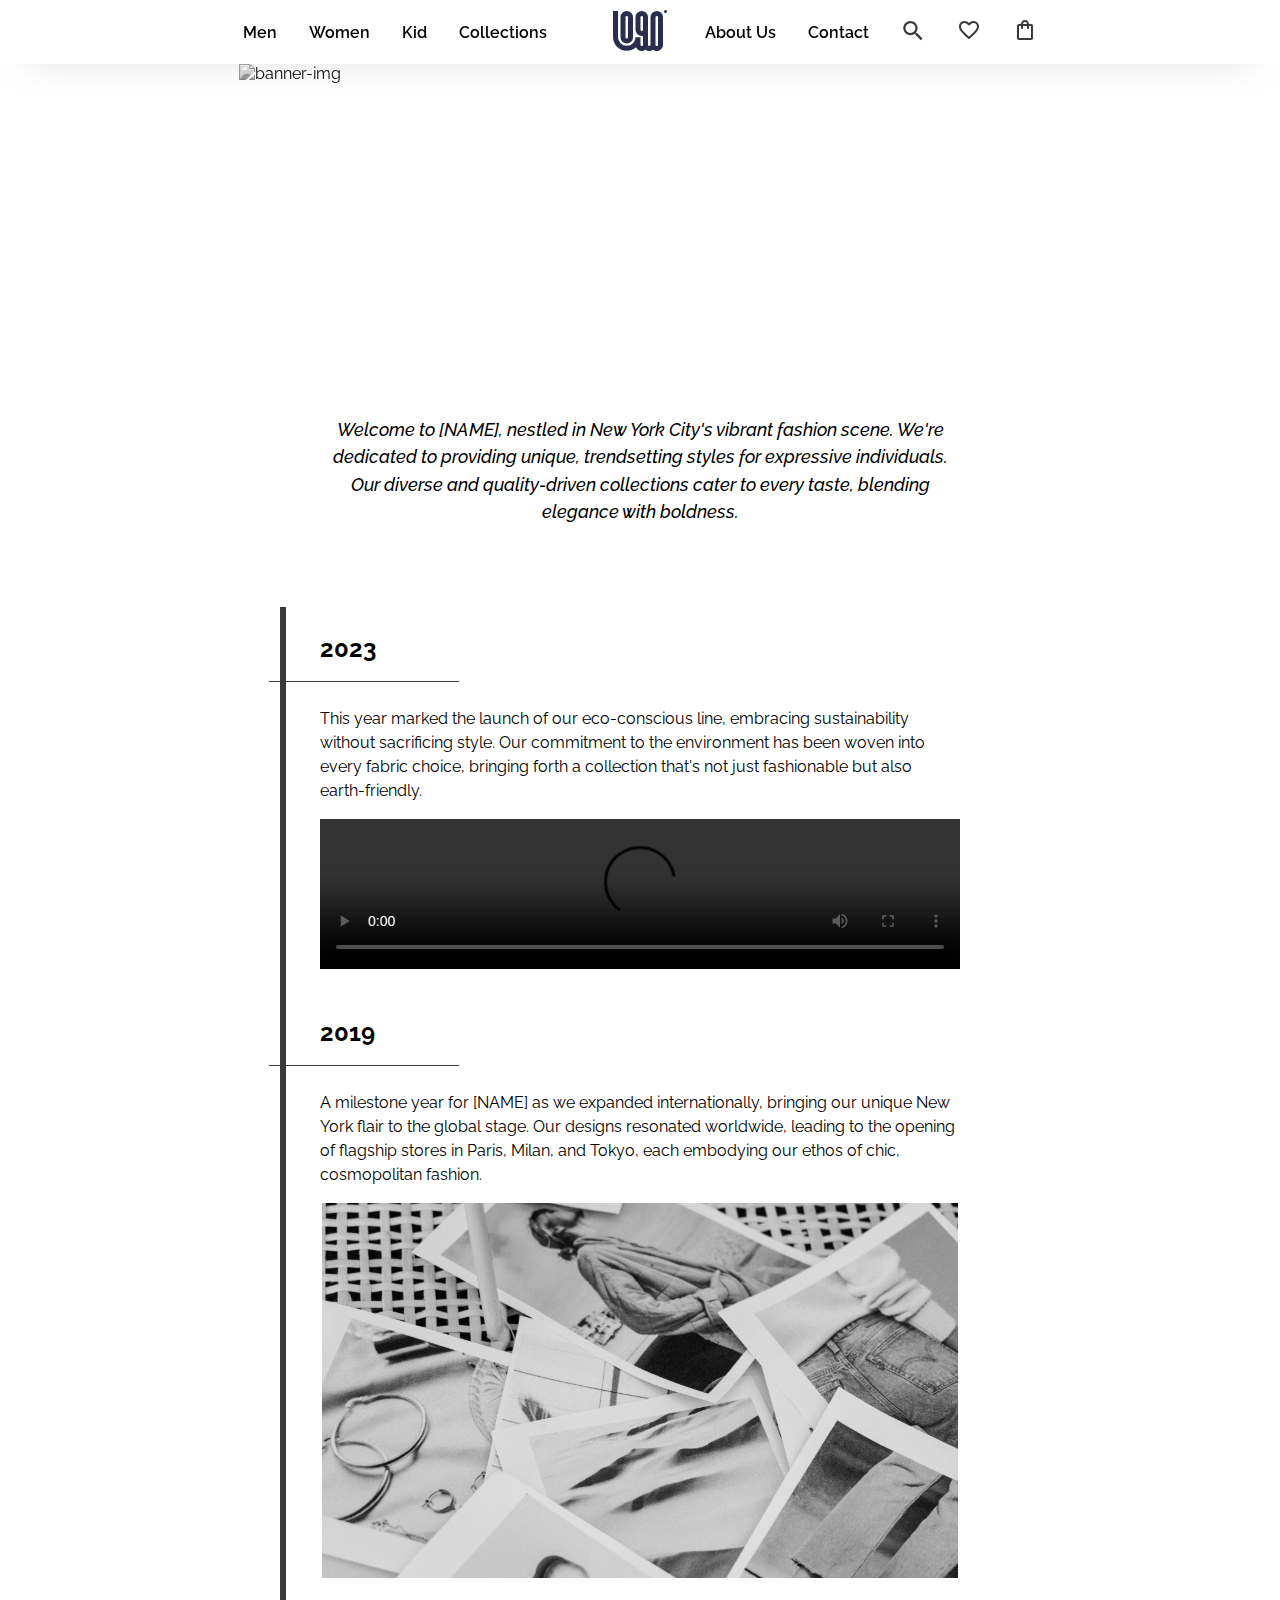
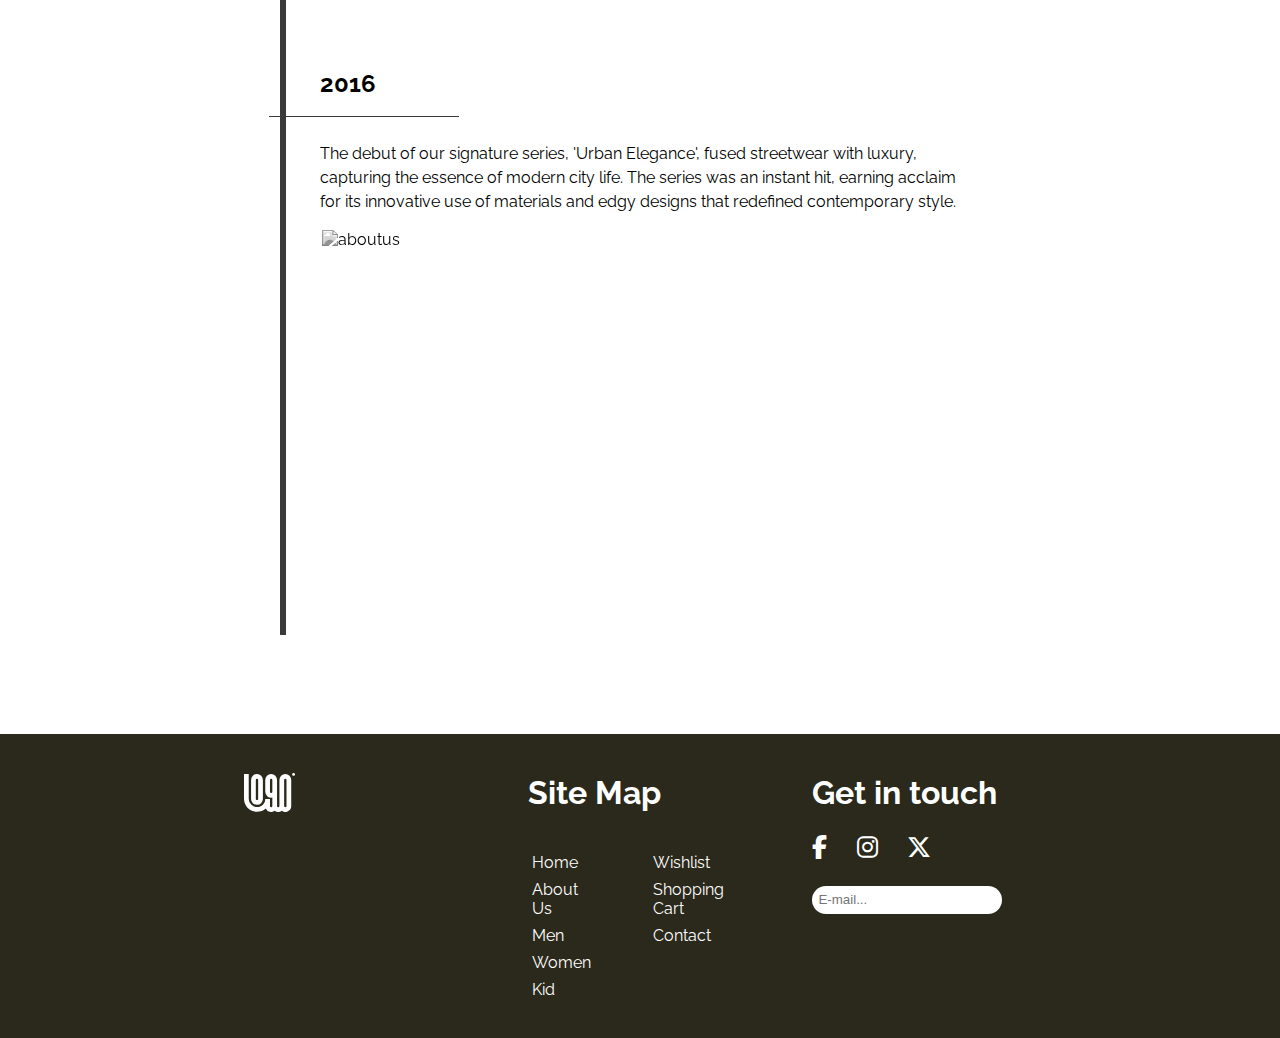
==== about-us.html @ be004fc8 "initial web project" ====
<!DOCTYPE html>
<html lang="en">
  <head>
    <meta charset="UTF-8" />
    <meta name="viewport" content="width=device-width, initial-scale=1" />
    <title>Home</title>
    <link rel="stylesheet" href="./style.css" />
    <link rel="preconnect" href="https://fonts.googleapis.com" />
    <link rel="preconnect" href="https://fonts.gstatic.com" crossorigin />
    <link
      href="https://fonts.googleapis.com/css2?family=Raleway:ital,wght@0,100..900;1,100..900&display=swap"
      rel="stylesheet" />
    <link
      rel="stylesheet"
      href="https://cdnjs.cloudflare.com/ajax/libs/font-awesome/6.5.1/css/all.min.css" />
    <link href="https://fonts.googleapis.com/icon?family=Material+Icons" rel="stylesheet" />
    <link
      href="https://fonts.googleapis.com/icon?family=Material+Icons+Outlined"
      rel="stylesheet" />
    <link
      rel="stylesheet"
      href="https://fonts.googleapis.com/css2?family=Material+Symbols+Outlined:opsz,wght,FILL,GRAD@20..48,100..700,0..1,-50..200" />
    <link
      rel="stylesheet"
      href="https://unpkg.com/leaflet@1.9.4/dist/leaflet.css"
      integrity="sha256-p4NxAoJBhIIN+hmNHrzRCf9tD/miZyoHS5obTRR9BMY="
      crossorigin="" />
    <script
      src="https://unpkg.com/leaflet@1.9.4/dist/leaflet.js"
      integrity="sha256-20nQCchB9co0qIjJZRGuk2/Z9VM+kNiyxNV1lvTlZBo="
      crossorigin=""></script>
    <script src="/script.js"></script>
  </head>

  <body>
    <!-- Navigation Menu -->
    <header>
      <nav>
        <!-- Left menu -->
        <ul class="left-menu">
          <li><a href="category.html">Men</a></li>
          <li><a href="category.html">Women</a></li>
          <li><a href="/category.html">Kid</a></li>
          <li tabindex="0">
            Collections
            <div class="subcategory-menu">
              <ul>
                <img
                  src="/resources/drop-down-img.jpg"
                  width="300"
                  height="300"
                  alt="drop-down-img" />
              </ul>
              <ul>
                <li><a href="category.html">FEATURED</a></li>
                <li><a href="category.html">Spring Collection</a></li>
                <li><a href="category.html">New Arrivals</a></li>
                <li><a href="category.html">On Sale</a></li>
              </ul>
              <ul>
                <li><a href="category.html">CLASSIC</a></li>
                <li><a href="category.html">Tops</a></li>
                <li><a href="category.html">Bottoms</a></li>
                <li><a href="category.html">T-Shirts</a></li>
                <li><a href="category.html">Outerwear</a></li>
                <li><a href="category.html">Shoes</a></li>
              </ul>
              <ul>
                <li><a href="category.html">MINIMALIST</a></li>
                <li><a href="category.html">Tops</a></li>
                <li><a href="category.html">Bottoms</a></li>
                <li><a href="category.html">T-Shirts</a></li>
                <li><a href="category.html">Outerwear</a></li>
                <li><a href="category.html">Shoes</a></li>
              </ul>
              <ul>
                <li><a href="category.html">SPORTY</a></li>
                <li><a href="category.html">Tops</a></li>
                <li><a href="category.html">Bottoms</a></li>
                <li><a href="category.html">T-Shirts</a></li>
                <li><a href="category.html">Outerwear</a></li>
                <li><a href="category.html">Shoes</a></li>
              </ul>
            </div>
          </li>
        </ul>
        <!-- Logo -->
        <div class="logo-container">
          <a href="/index.html"><img src="/resources/logo.svg" alt="logo" /></a>
        </div>
        <!-- Right menu -->
        <ul class="right-menu">
          <li><a href="about-us.html">About Us</a></li>
          <li><a href="contact-us.html">Contact</a></li>
          <li tabindex="0">
            <i class="material-icons-outlined">search</i
            ><input type="text" class="search-box" placeholder="Search Item or Collection..." />
          </li>
          <li>
            <a href="wish-list.html"><i class="material-icons-outlined">favorite_border</i></a>
          </li>
          <li>
            <a href="shopping-cart.html"><i class="material-icons-outlined">shopping_bag</i></a>
          </li>
        </ul>
      </nav>
    </header>
    <div class="nav-padding"></div>

    <!-- About Us -->
    <div class="margin-wrapper">
      <div class="au-content-container">
        <div class="au-img-container">
          <img class="banner-img" src="/resources/aboutus-banner.jpg" alt="banner-img" />
          <div class="au-title-container">
            <p>About Us</p>
          </div>
        </div>

        <div class="au-text-container">
          <p>
            Welcome to [NAME], nestled in New York City's vibrant fashion scene. We're dedicated to
            providing unique, trendsetting styles for expressive individuals. Our diverse and
            quality-driven collections cater to every taste, blending elegance with boldness.
          </p>
        </div>
        <div class="au-history-section">
          <div class="au-text-container">
            <!-- <p>History</p> -->
          </div>
          <div class="au-text-container">
            <p>2023</p>
            <p>
              This year marked the launch of our eco-conscious line, embracing sustainability
              without sacrificing style. Our commitment to the environment has been woven into every
              fabric choice, bringing forth a collection that's not just fashionable but also
              earth-friendly.
            </p>
            <video controls loop src="/resources/videoaudio.mp4"></video>
          </div>
          <div class="au-text-container">
            <p>2019</p>
            <p>
              A milestone year for [NAME] as we expanded internationally, bringing our unique New
              York flair to the global stage. Our designs resonated worldwide, leading to the
              opening of flagship stores in Paris, Milan, and Tokyo, each embodying our ethos of
              chic, cosmopolitan fashion.
            </p>
            <div class="au-img-container">
              <img src="/resources/aboutus2-compressed.jpg" alt="aboutus" />
            </div>
          </div>
          <div class="au-text-container">
            <p>2016</p>
            <p>
              The debut of our signature series, 'Urban Elegance', fused streetwear with luxury,
              capturing the essence of modern city life. The series was an instant hit, earning
              acclaim for its innovative use of materials and edgy designs that redefined
              contemporary style.
            </p>
            <div class="au-img-container">
              <img src="/resources/aboutus3-compressed.jpg" alt="aboutus" />
            </div>
          </div>
        </div>
      </div>
    </div>

    <!-- Footer -->
    <footer>
      <div class="footer-content">
        <section class="left-footer">
          <div class="footer-logo">
            <img src="/resources/logo.svg" alt="footer-logo" />
          </div>
        </section>
        <section class="middle-footer">
          <h1>Site Map</h1>
          <div class="sitemap-container">
            <ul class="sitemap-left">
              <li><a href="index.html">Home</a></li>
              <li><a href="about-us.html">About Us</a></li>
              <li><a href="category.html">Men</a></li>
              <li><a href="category.html">Women</a></li>
              <li><a href="category.html">Kid</a></li>
            </ul>
            <ul class="sitemap-right">
              <li><a href="wish-list.html">Wishlist</a></li>
              <li><a href="shopping-cart.html">Shopping Cart</a></li>
              <li><a href="contact-us.html">Contact</a></li>
            </ul>
          </div>
        </section>
        <section class="right-footer">
          <h1>Get in touch</h1>
          <div class="social-media-container">
            <a href="https://www.facebook.com"><i class="fa-brands fa-facebook-f"></i></a>
            <a href="https://www.instagram.com"><i class="fa-brands fa-instagram"></i></a>
            <a href="https://www.x.com"><i class="fa-brands fa-x-twitter"></i></a>
          </div>
          <div class="subscribe-container">
            <input type="email" placeholder="E-mail..." />
          </div>
        </section>
      </div>
    </footer>
  </body>
</html>
---- style.css ----
:root {
  --body-font: "Raleway";
}

* {
  box-sizing: border-box;
}

body {
  margin: 0;
  position: relative;
  font-family: var(--body-font);
  font-weight: 400;
  caret-color: transparent;
  height: auto;
  overflow-y: scroll;
}

/*=========================================== Navigation bar ===========================================*/
nav {
  position: fixed;
  display: flex;
  background: white;
  justify-content: center;
  align-items: center;
  top: 0;
  width: 100%;
  height: 4em;
  box-shadow: grey 0px 1px 50px -25px;
  z-index: 999;
  font-weight: 600;
}

.nav-padding {
  display: flex;
  height: 4em;
  background-color: red;
}

.logo-container {
  display: flex;
  padding: 0;
  margin: 0;
}

.left-menu {
  display: flex;
  width: 31.4%;
  list-style-type: none;
  padding: 0 2em;
  gap: 2em;
}

.right-menu {
  display: flex;
  width: 31.4%;
  justify-content: flex-end;
  list-style-type: none;
  padding: 0 2em;
  gap: 2em;
}

.right-menu > li,
.left-menu > li {
  position: relative;
  cursor: pointer;
  height: 2em;
  display: flex;
  align-items: center;
}

.material-icons-outlined {
  font-size: 1.5em;
  color: #3a3a3a;
}

.right-menu > li:nth-child(3)::after,
.right-menu > li:nth-child(4)::after,
.right-menu > li:nth-child(5)::after {
  display: none;
}

.right-menu > li:nth-child(3) > i {
  margin-bottom: 3px;
  transform: scale(1.1);
}

.right-menu > li:nth-child(5) i {
  margin-bottom: 5px;
}

/* Search-box */
.right-menu > li:nth-child(3) > .search-box {
  display: flex;
  position: fixed;
  top: 50%;
  left: 50%;
  transform: translate(-50%, -50%);
  width: 30em;
  height: 2em;
  padding: 2em;
  font-size: 1.25em;
  opacity: 0;
  visibility: hidden;
  box-shadow: none;
  transition: opacity 350ms ease-in-out, visibility 350ms ease-in-out, box-shadow 50ms ease-in-out;
  border: none;
  caret-color: black;
}

.search-box:focus-within {
  outline: none;
}

.right-menu li:nth-child(3):focus-within .search-box {
  opacity: 1;
  visibility: visible;
  box-shadow: rgb(0, 0, 0, 0.7) 0 0 100px;
}
/* End of Search-box */

/* Drop-down Panel */
.subcategory-menu {
  position: fixed;
  display: flex;
  background-color: white;
  border-top: lightgrey solid 1px;
  margin: 1em 0 0 0;
  padding: 2em calc(30% - 100vw / 9);
  width: 100%;
  top: 3em;
  left: 0;
  gap: 3vmax;
  opacity: 0;
  visibility: hidden;
  transition: opacity 150ms ease-in-out, visibility 150ms ease-in-out;
  box-shadow: grey 0px 25px 50px -50px;
  cursor: default;
}

.subcategory-menu img {
  filter: grayscale(40%);
}

.subcategory-menu li {
  list-style-type: none;
  font-size: 1em;
  padding: 0.5em;
  font-weight: 400;
  transition: font-weight 80ms ease-in-out;
}

.subcategory-menu li:hover {
  font-weight: 550;
}

.subcategory-menu ul {
  padding: 0;
}

.subcategory-menu ul li:nth-child(1) {
  font-weight: 650;
}

.subcategory-menu ul:nth-child(2) li:nth-child(4) {
  color: rgb(206, 6, 6);
  font-weight: 750;
  text-transform: uppercase;
}

.left-menu > li:focus-within .subcategory-menu {
  opacity: 1;
  visibility: visible;
}
/* End of Drop-down Panel */

/* Navigation Bar Hover Effect */
.right-menu > li::after,
.left-menu > li::after {
  content: "";
  position: absolute;
  width: 100%;
  background: black;
  border-radius: 5px;
  height: 0.14em;
  top: 2.85em;
  left: 0;
  transform: scaleX(0);
}

.left-menu > li:hover::after,
.right-menu > li:hover::after {
  transform: scaleX(1);
}

.left-menu a:link,
.left-menu a:visited,
.right-menu a:link,
.right-menu a:visited {
  color: inherit;
  text-decoration: none;
}
/* End of Navigation Bar Hover Effect */
/*=========================================== End of Navigation bar ===========================================*/

/*=========================================== Homepage Banner Section ===========================================*/
.hp-heroimg {
  position: relative;
  width: 100%;
  margin-left: auto;
  margin-right: auto;
  overflow: hidden;
}

.hp-heroimg img {
  width: 100%;
  height: calc(100vh - 4em);
  object-fit: cover;
  object-position: center 5%;
}

.hp-width-container {
  position: absolute;
  top: 50%;
  left: 50%;
  transform: translate(-50%, -50%);
  height: 100vh;
  width: 62.65%;
}

.hp-heroimg .hp-cta-container {
  display: flex;
  flex-direction: column;
  position: absolute;
  top: 50%;
  left: 0;
  transform: translateY(-50%);
  gap: 2em;
}

.hp-heroimg h1 {
  font-size: 3.5em;
  color: white;
  margin: 0;
}

.hp-cta-botton {
  font-weight: bold;
  white-space: nowrap;
  color: #3a3a3a;
  background-color: rgba(255, 255, 255, 0.856);
  width: fit-content;
  padding: 1em 3em;
  margin: 0;
  cursor: pointer;
  transition: color 110ms ease-in-out, background-color 110ms ease-in-out;
}

.hp-cta-botton:hover {
  color: white;
  background: #2a291b;
}
/*=========================================== End of Homepage Banner Section ===========================================*/

/*=========================================== Homepage Collection Section ===========================================*/
.collection-container {
  display: flex;
  flex-direction: column;
  margin-bottom: calc(100vw / 15 - 100vw / 20);
}

.hp-collection {
  display: flex;
  flex-direction: column;
  justify-content: center;
  align-items: center;
  padding: 1em 0;
}

.hp-collection > p:nth-child(1) {
  position: relative;
  font-size: 2.75em;
  font-weight: 700;
  text-transform: uppercase;
  white-space: nowrap;
  text-align: center;
  color: black;
  width: fit-content;
  margin: 3vmax;
}

.hp-collection > p:nth-child(2) {
  width: 90vw;
}

.hp-collection > p:nth-child(1)::after {
  content: "";
  display: block;
  width: 40%;
  position: absolute;
  background: black;
  height: 0.015em;
  bottom: -30%;
  left: 50%;
  transform: translateX(-50%);
}

.hp-aboutus-container {
  width: 100%;
  height: 30vmax;
  background-image: url(https://img.freepik.com/free-photo/solid-concrete-wall-textured-backdrop_53876-129493.jpg?t=st=1711586762~exp=1711590362~hmac=8ddcb35dd2d06450445a32ab8e232ac5690f08e5851494e4c3c24bf8e4dc077f&w=1800);
  overflow: hidden;
}

.hp-collection > .hp-aboutus-container > p {
  box-sizing: border-box;
  float: left;
  width: 50%;
  height: 80%;
  margin: 1.5em 0;
  padding: calc(100vw / 4 - 100vw / 5);
  color: white;
  font-size: 1em;
  text-align: right;
  line-height: 3vmax;
  overflow: hidden;
}

.hp-collection > .hp-aboutus-container > img {
  float: right;
  width: 50%;
  height: inherit;
  object-fit: cover;
  object-position: center 30%;
  filter: brightness(130%) grayscale(100%) contrast(0.9);
}

.hp-collection p {
  width: 80%;
  text-align: center;
  margin: calc(100vh / 30 - 100vh / 100);
}

.hp-collection p:nth-child(2) {
  padding-bottom: 2em;
}

.hp-card-container {
  display: flex;
  gap: 1.5em;
}

.hp-card-container:nth-of-type(1) {
  padding-bottom: calc(100vw / 15 - 100vw / 45);
}

.hp-card-img-container {
  display: flex;
  position: relative;
  overflow: hidden;
}

.hp-card-img-container-2 {
  display: flex;
  overflow: hidden;
  position: relative;
  filter: grayscale(25%);
}

.hp-card-container .hp-card-img-container img {
  width: calc(100vw / 3 - 100vw / 12);
  height: auto;
}

.hp-card-container .hp-card-img-container-2 img {
  width: calc(100vw / 3 - 100vw / 8);
  height: calc(100vw / 3 - 100vw / 8);
  object-fit: cover;
}

.align-center {
  position: absolute;
  top: 50%;
  left: 50%;
  transform: translate(-50%, -50%);
}

.hp-card-container .hp-cta-botton,
.hp-card-container .hp-cta-botton {
  opacity: 0;
  visibility: hidden;
  transition: opacity 150ms ease-in-out, visibility 150ms ease-in-out;
}

.hp-card-img-container:hover .hp-cta-botton,
.hp-card-img-container-2:hover .hp-cta-botton {
  opacity: 1;
  visibility: visible;
}

.hp-card-container > .hp-card-img-container > img,
.hp-card-container > .hp-card-img-container-2 > img {
  filter: grayscale(45%);
  transform: none;
  transition: transform 350ms ease-in-out, filter 100ms ease-in;
}

.hp-card-img-container:hover img,
.hp-card-img-container-2:hover img {
  transform: scale(1.175);
  filter: grayscale(0%) contrast(110%) saturate(105%);
}
/*=========================================== End of Homepage Collection Section ===========================================*/

/*=========================================== Footer Section ===========================================*/
footer {
  display: flex;
  background-color: #2a291b;
  justify-content: center;
}

.footer-content {
  display: flex;
  min-width: 66.5%;
  height: auto;
  margin: 0;
  padding: 0;
  justify-content: flex-start;
  background-color: #2a291b;
  color: white;
}

.footer-content section {
  display: flex;
  width: 100%;
  justify-content: flex-start;
  align-items: center;
  padding: calc(100vw / 40 - 100vw / 100) calc(100vw / 30 - 100vw / 100);
}

.footer-content section a:visited,
.footer-content section a:link {
  text-decoration: none;
  color: inherit;
}

footer > .footer-content > .left-footer {
  align-items: flex-start;
  justify-content: flex-start;
}

.footer-logo img {
  filter: brightness(0) invert(1);
  width: calc(100vw / 20 - 100vw / 100);
  margin: 1.25em 0;
}

footer > .footer-content > .middle-footer {
  display: block;
}

.middle-footer p {
  font-size: large;
  font-weight: bold;
  text-transform: uppercase;
}

.middle-footer li {
  list-style-type: none;
  padding: 0.25em;
}

.sitemap-container {
  display: flex;
  margin: 0;
  padding: 0;
  gap: calc(100vw / 20 - 100vw / 100);
}

.sitemap-left,
.sitemap-right {
  padding: 0;
}

footer > .footer-content > .right-footer {
  display: flex;
  flex-direction: column;
  justify-content: flex-start;
  align-items: flex-start;
}

.subscribe-container {
  padding: 1.5em 0;
}

.subscribe-container input[type="email"] {
  padding: 0.5em;
  width: 100%;
  border: none;
  border-radius: 15px;
  outline: none;
  caret-color: black;
}

.social-media-container {
  display: flex;
  gap: calc(100vw / 30 - 100vw / 100);
  font-size: 1.5em;
}

/*=========================================== End of Footer ===========================================*/

/*=========================================== Shopping-Cart ===========================================*/
.sc-upper-content {
  display: flex;
  position: relative;
  justify-content: center;
  align-items: center;
  gap: 5em;
  padding: 0 2em 0 2em;
  width: 100%;
  margin: 0;
}

.margin-wrapper > .sc-title {
  font-size: 1.5vmax;
  padding: 2em 1em 2em 1em;
  text-transform: uppercase;
}

.sc-item-container {
  position: relative;
  display: flex;
  flex-direction: column;
}

.sc-item-wrapper::after {
  position: absolute;
  content: "";
  bottom: 50px;
  height: 0.03em;
  width: 100%;
  background: #e2e2e2;
}

.sc-item-wrapper {
  display: flex;
  gap: 0.5em;
  visibility: visible;
  opacity: 1;
  padding: 0 0 6em 0;
  transition: opacity 130ms ease-in-out, visibility 130ms ease-in-out;
}

.sc-item-img-container {
  display: flex;
  width: 270px;
  height: 270px;
  cursor: pointer;
}

.sc-item-img-container > img {
  object-fit: cover;
  aspect-ratio: 1/1;
  object-position: bottom;
}

.sc-left-container {
  align-self: flex-start;
  position: relative;
  width: 100%;
}

.sc-item-container > .material-symbols-outlined {
  z-index: 1;
  position: absolute;
  top: 0;
  right: 0;
  font-weight: 300;
  height: fit-content;
  cursor: pointer;
  transition: font-weight 120ms ease-in-out;
}

.sc-item-container > .material-symbols-outlined:hover {
  font-weight: 900;
}

.sc-item-container > .sc-item-close-toggle {
  display: none;
}
.sc-item-container > .sc-item-close-toggle:checked + label,
.sc-item-container > .sc-item-close-toggle:checked + label + .sc-item-wrapper,
.sc-item-container > .sc-item-close-toggle:checked + label + .sc-item-wrapper::after {
  visibility: hidden;
  height: 0;
  opacity: 0;
  padding: 0;
}

.sc-item-content-container {
  display: flex;
  flex-direction: column;
  gap: 25px;
  font-size: 1.1em;
  padding: 0 0 0 40px;
  width: 100%;
  position: relative;
}

.sc-item-content-container > p {
  margin: 0;
}

.sc-item-content-container > p:first-child {
  text-transform: uppercase;
  font-weight: 700;
}

.sc-item-content-container > p:last-child {
  align-self: flex-end;
  font-size: 1.2em;
  text-transform: uppercase;
  font-weight: 700;
}

.sc-item-content-container select {
  padding: 0 10px;
  border: none;
  font-size: 1em;
}

.sc-right-container {
  align-self: flex-start;
  position: sticky;
  top: 5em;
  width: 40%;
  padding: 20px;
  border: black solid 1px;
}

/* @media (max-width: 1210px) {
  .sc-upper-content {
    flex-direction: column;
  }

  .sc-right-container {
    position: sticky;
    bottom: 0;
  }

  .margin-wrapper {
    margin: 0px 0px !important;
  }
} */

.sc-order-summary {
  display: flex;
  flex-direction: column;
  gap: 1.5em;
}

.sc-order-summary > h2 {
  margin: 0;
}

.sc-order-summary > .sc-order-summary-section:nth-of-type(4) {
  padding: 15px 0;
  font-weight: 650;
  text-transform: uppercase;
}

.sc-order-summary-section {
  display: flex;
  justify-content: space-between;
}

.sc-checkout-button {
  background-color: #3a3a3a;
  color: white;
  border: none;
  width: 100%;
  padding: 15px;
  font-size: 1em;
  font-weight: 500;
  letter-spacing: 1px;
  cursor: pointer;
}

.sc-checkout-button:active {
  background-color: black;
}

.sc-lower-content {
  display: flex;
  position: relative;
  justify-content: center;
  align-items: center;
  gap: 5em;
  padding: 0 2em 2em 2em;
  width: 100%;
  margin: 0 0 4em 0;
}

.sc-item-suggestion {
  display: flex;
  gap: 30px;
}

.sc-suggestion-img-container {
  position: relative;
  width: 100%;
  height: 100%;
  aspect-ratio: 1/1;
}

.sc-suggestion-img-container > img {
  height: 100%;
  width: 100%;
  object-fit: cover;
  object-position: center;
  transition: filter 250ms ease-in-out;
  filter: grayscale(40%);
  cursor: pointer;
}

.sc-suggestion-img-container:hover > img {
  filter: grayscale(0%) invert(15%);
}

/*=========================================== End of Shopping-Cart ===========================================*/

/*=========================================== About Us ===========================================*/

.margin-wrapper {
  display: flex;
  flex-direction: column;
  justify-content: center;
  margin: 0 calc(100vw / 4.625 - 100vw / 35) calc(100vh / 10 - 100vh / 35)
    calc(100vw / 4.625 - 100vw / 35);
}

@media (max-width: 767px) {
  .margin-wrapper {
    margin: 0 calc(100vw / 4.625 - 100vw / 10) calc(100vh / 10 - 100vh / 35)
      calc(100vw / 4.625 - 100vw / 10);
  }
}

.au-content-container {
  display: flex;
  flex-direction: column;
  justify-content: center;
  align-items: center;
  width: 100%;
}

.au-text-container {
  display: flex;
  flex-direction: column;
  align-items: center;
  margin: calc(100vw / 12 - 100vw / 15) 0;
}

.au-history-section {
  position: relative;
  overflow: hidden;
}

.au-content-container > div:nth-child(2) > p {
  font-weight: 500;
  font-style: italic;
  font-size: 1.135em;
  text-align: center;
}

.au-history-section::before {
  content: "";
  position: absolute;
  width: 6px;
  background-color: #3a3a3a;
  top: 2.5%;
  bottom: 2%;
  left: 5%;
}

.au-text-container > p {
  width: 80%;
  text-align: left;
  line-height: 1.5em;
}

.au-history-section > div:nth-child(2) > p:nth-of-type(1),
.au-history-section > div:nth-child(3) > p:nth-of-type(1),
.au-history-section > div:nth-child(4) > p:nth-of-type(1) {
  font-size: 1.5em;
  font-weight: 700;
  position: relative;
}

.au-history-section > div:nth-child(2) > p:nth-of-type(1)::before,
.au-history-section > div:nth-child(3) > p:nth-of-type(1)::before,
.au-history-section > div:nth-child(4) > p:nth-of-type(1)::before {
  position: absolute;
  content: "";
  width: 190px;
  height: 0.03em;
  background: #3a3a3a;
  top: 50px;
  left: -8%;
}

.au-text-container > video {
  filter: grayscale(100%);
  width: 80%;
  transition: filter 300ms ease-in-out;
}

.au-img-container {
  margin: 0 0 calc(100vw / 10 - 100vw / 15) 0;
  display: flex;
  position: relative;
  overflow: hidden;
}

.au-img-container img {
  width: calc(100vw / 1.865 - 100vw / 25);
  height: calc(100vw / 3 - 100vw / 25);
  filter: grayscale(100%);
  object-fit: cover;
  object-position: center 20%;
  transition: filter 300ms ease-in-out;
}

.au-img-container > .banner-img {
  width: calc(100vw / 1.5 - 100vw / 25);
  height: 30vh;
  object-fit: cover;
  object-position: top;
}

.au-img-container img:hover,
.au-text-container > video:hover {
  filter: grayscale(40%) saturate(150%);
}

.au-title-container {
  position: absolute;
  left: 50%;
  top: 50%;
  transform: translate(-50%, -50%);
  color: white;
  letter-spacing: 5px;
  text-indent: 1px;
  text-align: center;
  font-weight: 700;
  font-size: 2.75em;
  text-transform: uppercase;
}

/*=========================================== End of About Us ===========================================*/

/*=========================================== Category ===========================================*/
.co-banner-container {
  display: flex;
}

.co-margin-wrapper {
  display: flex;
  flex-direction: column;
  justify-content: center;
  margin: 0 calc(100vw / 4.625 - 100vw / 35) calc(100vh / 10 - 100vh / 35)
    calc(100vw / 4.625 - 100vw / 35);
}

.co-banner-left-img-container > img {
  filter: grayscale(100%) contrast(115%);
  height: 30vh;
  width: 50vw;
  object-fit: cover;
  object-position: top right;
}

.co-banner-right-container {
  display: flex;
  width: 100%;
  justify-content: center;
  align-items: center;
}

.co-banner-right-container > h1 {
  text-transform: uppercase;
  font-size: 1.5vmax;
}

.co-title-container {
  margin: 6em 0 4em 0;
  align-self: center;
  align-items: center;
}

.co-title-container > p {
  text-align: center;
  line-height: 30px;
  font-style: italic;
}

.co-filter-container {
  display: flex;
  flex-direction: column;
  justify-content: flex-end;
  align-self: flex-end;
  align-items: flex-end;
  width: fit-content;
  padding: 10px;
}

.co-filter-container > p {
  margin: 15px 0;
  font-size: 0.9em;
  font-weight: 650;
}

.co-filter-container > select {
  padding: 10px;
  outline: none;
  border: #3a3a3a solid 1px;
}

.co-body-container {
  display: flex;
  gap: 80px;
}

.co-left-panel-container {
  position: sticky;
  top: 70px;
  width: 230px;
  min-width: 230px;
  height: fit-content;
}

.co-left-panel-title {
  position: relative;
  margin: 0 0 60px 0;
}

.co-left-panel-title > h2 {
  position: relative;
}

.co-left-panel-title > h2::after {
  position: absolute;
  left: 0;
  top: 50px;
  content: "";
  height: 0.105em;
  width: 95px;
  background: black;
}

.co-left-panel-section {
  font-weight: 650;
}

.co-left-panel-section {
  display: flex;
  flex-direction: column;
  margin: 20px 0;
}

.co-left-panel-section > label {
  position: relative;
}

.co-left-panel-section > input[type="checkbox"] {
  display: none;
}

.co-left-panel-section > div {
  margin: 20px 0 0 0;
}

.co-left-panel-section > div > * {
  font-weight: 400;
}

.co-left-panel-section > label::before {
  position: absolute;
  top: 50%;
  right: 0;
  transform: rotate(-45deg);
  content: "";
  width: 8px;
  height: 0.1em;
  background: #3a3a3a;
  transition: transform 150ms ease-in-out;
}

.co-left-panel-section > label::after {
  position: absolute;
  top: 50%;
  right: 4px;
  transform: rotate(45deg);
  content: "";
  width: 8px;
  height: 0.1em;
  background: #3a3a3a;
  transition: transform 150ms ease-in-out;
}

.co-left-panel-section > input[type="checkbox"]:checked + label::after {
  transform: rotate(-45deg);
}

.co-left-panel-section > input[type="checkbox"]:checked + label::before {
  transform: rotate(45deg);
}

.co-left-panel-section-price {
  filter: grayscale(100%);
  display: flex;
  flex-direction: column;
  gap: 15px;
}

.co-left-panel-section > input[type="checkbox"]:checked ~ .co-left-panel-section-dropdown,
.co-left-panel-section > input[type="checkbox"]:checked ~ .co-left-panel-section-price,
.co-left-panel-section > input[type="checkbox"]:checked ~ .co-left-panel-section-size,
.co-left-panel-section > input[type="checkbox"]:checked ~ .co-left-panel-section-color {
  overflow: hidden;
  visibility: visible;
}

.co-left-panel-section > input[type="checkbox"]:checked ~ .co-left-panel-section-dropdown {
  max-height: 150px;
}

.co-left-panel-section > input[type="checkbox"]:checked ~ .co-left-panel-section-price {
  max-height: 90px;
}

.co-left-panel-section > input[type="checkbox"]:checked ~ .co-left-panel-section-size,
.co-left-panel-section > input[type="checkbox"]:checked ~ .co-left-panel-section-color {
  max-height: 50px;
}

.co-left-panel-container .co-left-panel-section-dropdown {
  display: flex;
  flex-direction: column;
  gap: 10px;
  overflow: hidden;
  max-height: 0px;
  transition: all 400ms ease-in-out;
}

.co-left-panel-container .co-left-panel-section-size,
.co-left-panel-container .co-left-panel-section-color,
.co-left-panel-container .co-left-panel-section-price {
  overflow: hidden;
  max-height: 0px;
  transition: all 400ms ease-in-out;
  visibility: hidden;
}

.co-left-panel-section-size {
  display: grid;
  grid-template-columns: repeat(5, 1fr);
  border-left: #3a3a3a solid 1px;
  border-top: #3a3a3a solid 1px;
}

.co-left-panel-section-size > div {
  display: flex;
  justify-content: center;
  align-items: center;
  padding: 0.5em;
  cursor: pointer;
  aspect-ratio: 1/1;
  border-right: #3a3a3a solid 1px;
  border-bottom: #3a3a3a solid 1px;
}

.co-left-panel-section-size > div:hover {
  box-shadow: inset 0 0 0 1px #3a3a3a;
}

.co-left-panel-section-color {
  display: grid;
  grid-template-columns: repeat(5, 1fr);
}

.co-left-panel-section-color > div {
  display: flex;
  justify-content: center;
  align-items: center;
  padding: 0.5em;
  cursor: pointer;
  aspect-ratio: 1/1;
  border: white solid 1px;
}

.co-left-panel-section-color > div:nth-child(1) {
  background: black;
  transition: 150ms ease-in-out;
}

.co-left-panel-section-color > div:nth-child(1):hover {
  border: black solid 2px;
}

.co-left-panel-section-color > div:nth-child(2) {
  background: grey;
  transition: 150ms ease-in-out;
}

.co-left-panel-section-color > div:nth-child(2):hover {
  border: grey solid 2px;
}

.co-left-panel-section-color > div:nth-child(3) {
  background: #a05341;
  transition: 150ms ease-in-out;
}

.co-left-panel-section-color > div:nth-child(3):hover {
  border: #a05341 solid 2px;
}

.co-left-panel-section-color > div:nth-child(4) {
  background: #d1c5b7;
  transition: 150ms ease-in-out;
}

.co-left-panel-section-color > div:nth-child(4):hover {
  border: #d1c5b7 solid 2px;
}

.co-right-content-container {
  width: 100%;
  display: grid;
  grid-template-columns: repeat(3, 1fr);
}

.co-right-content-container a,
.co-right-content-container a:visited,
.co-right-content-container a:focus,
.co-right-content-container a:active,
.co-right-content-container a:focus-within,
.co-right-content-container a:hover {
  color: inherit;
  text-decoration: none;
}

.co-product-container {
  display: flex;
  flex-direction: column;
  position: relative;
  height: auto;
}

.co-product-container img {
  width: 100%;
  height: 100%;
  padding: 10px 10px 0 10px;
  object-fit: cover;
  transition: filter 250ms ease-in-out;
}

.co-product-container:hover img {
  filter: grayscale(0%) invert(15%);
}

.co-product-wishicon {
  position: absolute;
  top: 20px;
  right: 20px;
}

.co-product-wishicon:hover > label {
  font-weight: 900;
}

.co-product-wishicon > .material-symbols-outlined {
  font-weight: 350;
  color: #3a3a3a;
  cursor: pointer;
  caret-color: transparent;
}

.co-product-wishicon > .material-symbols-outlined::selection {
  background-color: transparent;
}

.co-product-wishicon input[type="checkbox"] {
  display: none;
}

.co-product-wishicon > input[type="checkbox"]:checked + label {
  font-variation-settings: "FILL" 100;
  color: rgb(209, 32, 32);
  caret-color: transparent;
}

.co-product-info-container {
  position: relative;
  margin: 30px 10px;
  height: fit-content;
}

.co-product-info-container > p {
  margin: 0;
  padding: 0 0 0 10px;
}

.co-product-info-container > p:first-child {
  font-weight: 650;
  padding: 0 0 15px 10px;
}

.co-product-info-container > p:last-child {
  position: absolute;
  top: -15px;
  right: 25px;
  font-weight: 650;
  padding: 15px 0 0 0;
}

/*=========================================== End of Category ===========================================*/

/*=========================================== Product Detail ===========================================*/

.pd-content-container {
  display: flex;
  justify-content: space-around;
  padding: 3em 0;
}

.pd-img-container {
  display: flex;
  position: sticky;
  top: 7em;
  justify-content: flex-end;
  gap: 20px;
  height: calc(100vh - 10em);
}

.pd-thumbnail-img-container {
  position: relative;
  display: flex;
  flex-direction: column;
}

.pd-thumbnail-img {
  height: 12vh;
  aspect-ratio: 1 / 1.1;
  border-collapse: collapse;
  border-bottom: white solid 2vh;
}

.pd-thumbnail-img > img {
  width: 100%;
  height: 100%;
  object-fit: cover;
}

.pd-hover-img {
  visibility: hidden;
  opacity: 0;
  position: absolute;
  left: 6.4vw;
  top: 0;
  width: 27vw;
  height: 100%;
  aspect-ratio: 1/1.2;
  transition: visibility 250ms ease-in-out, opacity 250ms ease-in-out;
}

.pd-hover-img > img {
  width: 100%;
  height: 100%;
  object-fit: cover;
}

#tn1:hover + #hi1 {
  visibility: visible;
  opacity: 1;
}

#tn2:hover + #hi2 {
  visibility: visible;
  opacity: 1;
}

#tn3:hover + #hi3 {
  visibility: visible;
  opacity: 1;
}

#tn4:hover + #hi4 {
  visibility: visible;
  opacity: 1;
}

#tn5:hover + #hi5 {
  visibility: visible;
  opacity: 1;
}

.pd-product-img {
  width: 27vw;
  height: 100%;
  aspect-ratio: 1/1.4;
}

.pd-product-img > img {
  width: 100%;
  height: 100%;
  object-fit: cover;
  object-position: center;
}

.pd-right-container {
  width: 40%;
  padding: 0 3em;
}

.pd-product-title-container {
  text-transform: uppercase;
  font-size: 2em;
}

.pd-product-title-container span {
  padding: 0 0.5vw;
  font-size: 0.5em;
}

.pd-product-title-container > p:first-child {
  margin: 0;
}

.pd-product-title-container > p:nth-child(2) {
  margin: 1.5vw 0;
}

.pd-color {
  display: grid;
  width: 13vw;
  grid-template-columns: repeat(4, 1fr);
}

.pd-color > div {
  display: flex;
  justify-content: center;
  align-items: center;
  padding: 0.5em;
  cursor: pointer;
  height: 3vw;
  aspect-ratio: 1/1;
  border: white solid 1px;
}

.pd-color > div:nth-child(1) {
  background: black;
  transition: 150ms ease-in-out;
}

.pd-color > div:nth-child(1):hover {
  border: black solid 2px;
}

.pd-color > div:nth-child(2) {
  background: grey;
  transition: 150ms ease-in-out;
}

.pd-color > div:nth-child(2):hover {
  border: grey solid 2px;
}

.pd-color > div:nth-child(3) {
  background: #c5bfc3;
  transition: 150ms ease-in-out;
}

.pd-color > div:nth-child(3):hover {
  border: #c5bfc3 solid 2px;
}

.pd-color > div:nth-child(4) {
  background: #d1c5b7;
  transition: 150ms ease-in-out;
}

.pd-color > div:nth-child(4):hover {
  border: #d1c5b7 solid 2px;
}

.pd-info-container {
  line-height: 2vw;
  width: 15vw;
  text-align: start;
}

.pd-cta-button-container {
  margin: 30px 0;
  display: flex;
  flex-direction: column;
}

.pd-size {
  display: flex;
  width: fit-content;
  grid-template-columns: repeat(5, 1fr);
  overflow: hidden;
  border-left: #3a3a3a solid 1px;
  border-top: #3a3a3a solid 1px;
}

.pd-size > div {
  display: flex;
  justify-content: center;
  align-items: center;
  padding: 0.5em;
  cursor: pointer;
  height: 3vw;
  aspect-ratio: 1/1;
  border-right: #3a3a3a solid 1px;
  border-bottom: #3a3a3a solid 1px;
}

.pd-size > div:hover {
  box-shadow: inset 0 0 0 1px #3a3a3a;
}

.pd-cta-button-container > button {
  background-color: #3a3a3a;
  color: white;
  border: none;
  width: 13vw;
  min-width: 200px;
  margin: 10px 0px;
  padding: 15px;
  font-size: 1em;
  font-weight: 500;
  letter-spacing: 1px;
  cursor: pointer;
}

.pd-cta-button-container > button:focus {
  position: relative;
  background-color: white;
  color: black;
  box-shadow: inset #3a3a3a 0 0 0 1px;
}

.pd-cta-button-container > button::after {
  position: absolute;
  left: 50%;
  transform: translateX(-50%);
  width: 90%;
  background-color: white;
}

.pd-cta-button-container > button:first-of-type:focus::after {
  content: "Added to Cart";
}

.pd-cta-button-container > button:last-of-type:focus::after {
  content: "Added to Wishlist";
}
/*=========================================== End of Product Detail ===========================================*/

/*=========================================== Wishlist ===========================================*/

.margin-wrapper > .wi-title {
  font-size: 1.5vmax;
  padding: 2em 1em 2em 1em;
  text-transform: uppercase;
}

.wi-content-container {
  width: 100%;
  display: grid;
  /* flex-wrap: wrap; */
  align-items: flex-start;
  justify-content: flex-start;
  padding: 0 22px;
  grid-template-columns: repeat(auto-fill, minmax(12vmax, 1fr));
}

.wi-content-container > a,
.wi-content-container > a:visited,
.wi-content-container > a:focus,
.wi-content-container > a:active,
.wi-content-container > a:focus-within,
.wi-content-container > a:hover {
  color: inherit;
  text-decoration: none;
}

.wi-product-container {
  display: flex;
  flex-direction: column;
  position: relative;
  width: 100%;
  height: auto;
  padding: 0;
}

.wi-product-wrapper {
  transition: opacity 130ms ease-in-out, visibility 130ms ease-in-out;
}

.wi-product-wrapper > .wi-product-img-container img {
  width: 100%;
  height: 100%;
  padding: 0 10px 0 10px;
  object-fit: cover;
  /* filter: grayscale(50%); */
  transition: filter 250ms ease-in-out;
}

.wi-product-container:hover > img {
  filter: grayscale(0%) invert(15%);
}

.wi-product-info-container {
  flex-direction: column;
  position: relative;
  margin: 30px 10px;
  height: fit-content;
}

.wi-product-info-container > p {
  margin: 0;
  padding: 10px 0 10px 10px;
}

.wi-product-info-container > p:first-child {
  font-weight: 650;
  padding: 0 0 15px 10px;
  border-bottom: #e2e2e2 solid 1px;
}

.wi-product-info-container > button {
  background-color: #3a3a3a;
  color: white;
  border: none;
  width: 100%;
  margin: 10px 0px;
  padding: 15px;
  font-size: 1em;
  font-weight: 500;
  letter-spacing: 1px;
  cursor: pointer;
}

.wi-product-info-container > button:focus {
  position: relative;
  background-color: white;
  color: black;
  box-shadow: inset #3a3a3a 0 0 0 1px;
}

.wi-product-info-container > button:focus::after {
  position: absolute;
  left: 50%;
  transform: translateX(-50%);
  width: 90%;
  background-color: white;
  content: "Added to Cart";
}

.wi-product-wishicon + .material-symbols-outlined {
  z-index: 1;
  padding: 5px;
  position: absolute;
  top: 1%;
  right: 20px;
  cursor: pointer;
  transition: font-weight 120ms ease-in-out;
}

.wi-product-wishicon + .material-symbols-outlined:hover {
  font-weight: 900;
}

.wi-product-container > .wi-product-wishicon {
  display: none;
}
.wi-product-container > .wi-product-wishicon:checked + label,
.wi-product-container > .wi-product-wishicon:checked + label + .wi-product-wrapper {
  visibility: hidden;
  height: 0;
  opacity: 0;
  padding: 0;
}

/*=========================================== End of Wishlist ===========================================*/

/*=========================================== Contact Us ===========================================*/

.cu-backdrop-upper {
  width: 100%;
  height: fit-content;
  margin: calc(100vh / 7 - 100vh / 8) 0;
  background: white;
}

.cu-backdrop-lower {
  width: 100%;
  height: 100%;
  background: #3a3a3a;
}

.cu-map-container {
  display: flex;
}

#map {
  width: 100vw;
  height: 65vh;
  filter: grayscale(100%) invert(65%) contrast(250%);
}

.leaflet-popup-content-wrapper,
.leaflet-popup-tip {
  width: fit-content;
  height: fit-content;
  border-radius: 0;
  filter: invert(100%);
}

.leaflet-popup > .leaflet-popup-content-wrapper {
  border-radius: 0;
}

.cu-map-popup .leaflet-popup-content {
  margin: 1.25em;
  line-height: 25px;
  font-size: 1.1em;
}

.cu-map-popup .leaflet-popup-content > p {
  margin: 0;
  text-transform: uppercase;
  font-weight: 800;
}

.cu-content-container {
  display: flex;
  gap: 5em;
  align-self: center;
  width: 100%;
}

.cu-title-content-container {
  min-width: 200px;
  width: calc(100vw / 8);
}

.cu-title-content-container > h1 {
  position: relative;
  white-space: nowrap;
  margin: calc(100vh / 8 - 100vh / 15) 0;
}

.cu-title-content-container > h1::after {
  position: absolute;
  content: "";
  height: 0.03em;
  width: 120px;
  background: #3a3a3a;
  left: 0;
  top: 65px;
}

.cu-content-section-container {
  display: flex;
  flex-direction: row;
  height: fit-content;
  width: fit-content;
  gap: 3em;
}

.cu-content-section {
  min-width: 180px;
  width: calc(100% / 4);
  height: fit-content;
}

.cu-card-container {
  filter: grayscale(100%);
  width: 27vw;
  min-width: fit-content;
  height: fit-content;
  border: #3a3a3a solid 1px;
  padding: 2em;
  overflow: hidden;
}

.cu-card-container p {
  text-transform: uppercase;
  font-weight: 550;
}

.form {
  display: flex;
  flex-direction: column;
  gap: 1em;
}

.form-item:nth-of-type(1) > input,
.form-item:nth-of-type(2) > input,
.form-item:nth-of-type(3) > input,
.form-item:nth-of-type(4) > textarea {
  width: 75%;
}

.form-item > label,
.form-item > input {
  display: flex;
}

.form-item > label:focus-within,
.form-item > input:focus-within,
.form-item > textarea:focus-within {
  outline: none;
  border: none;
  caret-color: white;
}

.form-item > input:-webkit-autofill {
  -webkit-background-clip: text;
  -webkit-text-fill-color: white;
}

.form-item:nth-of-type(1),
.form-item:nth-of-type(2),
.form-item:nth-of-type(3),
.form-item:nth-of-type(4) {
  display: flex;
  justify-content: space-between;
}

form > p {
  margin: 20px 0 5px 0;
  padding: 0;
}

.form-item:nth-of-type(5) > label {
  padding: 0 45px 0 0;
}

.form-item:nth-of-type(5) input[type="radio"] {
  margin: 0 10px 0 0;
}

input[type="radio"] {
  margin: 0;
}

.cu-card-container input,
.cu-card-container textarea {
  border: none;
  background: none;
  color: white;
}

.form-item {
  position: relative;
  display: flex;
  padding: 15px 0;
  border-bottom: #3a3a3a solid 1px;
}

.form-item:nth-of-type(5),
.form-item:nth-of-type(6) {
  border-bottom: none;
}

.cu-card-container form textarea {
  resize: vertical;
}

.cu-card-container form .form-submit-button {
  background: #3a3a3a;
  color: white;
  border: none;
  width: 100%;
  padding: 15px;
  /* font-size: 1em; */
  font-weight: 500;
  letter-spacing: 1px;
  cursor: pointer;
}

.cu-card-container form .form-submit-button:active {
  background-image: none;
  background-color: black;
  color: white;
}

/*=========================================== End of Contact Us ===========================================*/

/*=========================================== Responsive ===========================================*/

@media screen and (max-width: 767px) {
  .footer-content {
    flex-direction: column;
  }

  .footer-logo img {
    width: calc(100vw / 8 - 100vw / 100);
  }

  .hp-aboutus-container {
    height: 50vh;
  }

  .hp-collection > .hp-aboutus-container > p {
    height: 40vh;
    font-size: 1em;
    text-align: center;
  }

  .hp-card-container {
    flex-direction: column;
  }

  .hp-card-container > .hp-card-img-container > img,
  .hp-card-container > .hp-card-img-container-2 > img {
    width: 80vw;
  }
}

@media screen and (max-width: 1254px) {
  nav {
    padding: 0 calc(100vw / 10);
  }

  .left-menu {
    display: none;
  }

  .logo-container {
    position: absolute;
    /* padding-left: calc(100vw / 11.35); */
  }

  .right-menu {
    display: flex;
    width: 100%;
    padding-right: 0;
    padding-left: 5em;
    justify-self: flex-start;
    gap: 0.85em;
  }

  .right-menu li:nth-child(1),
  .right-menu li:nth-child(2) {
    display: none;
  }
}
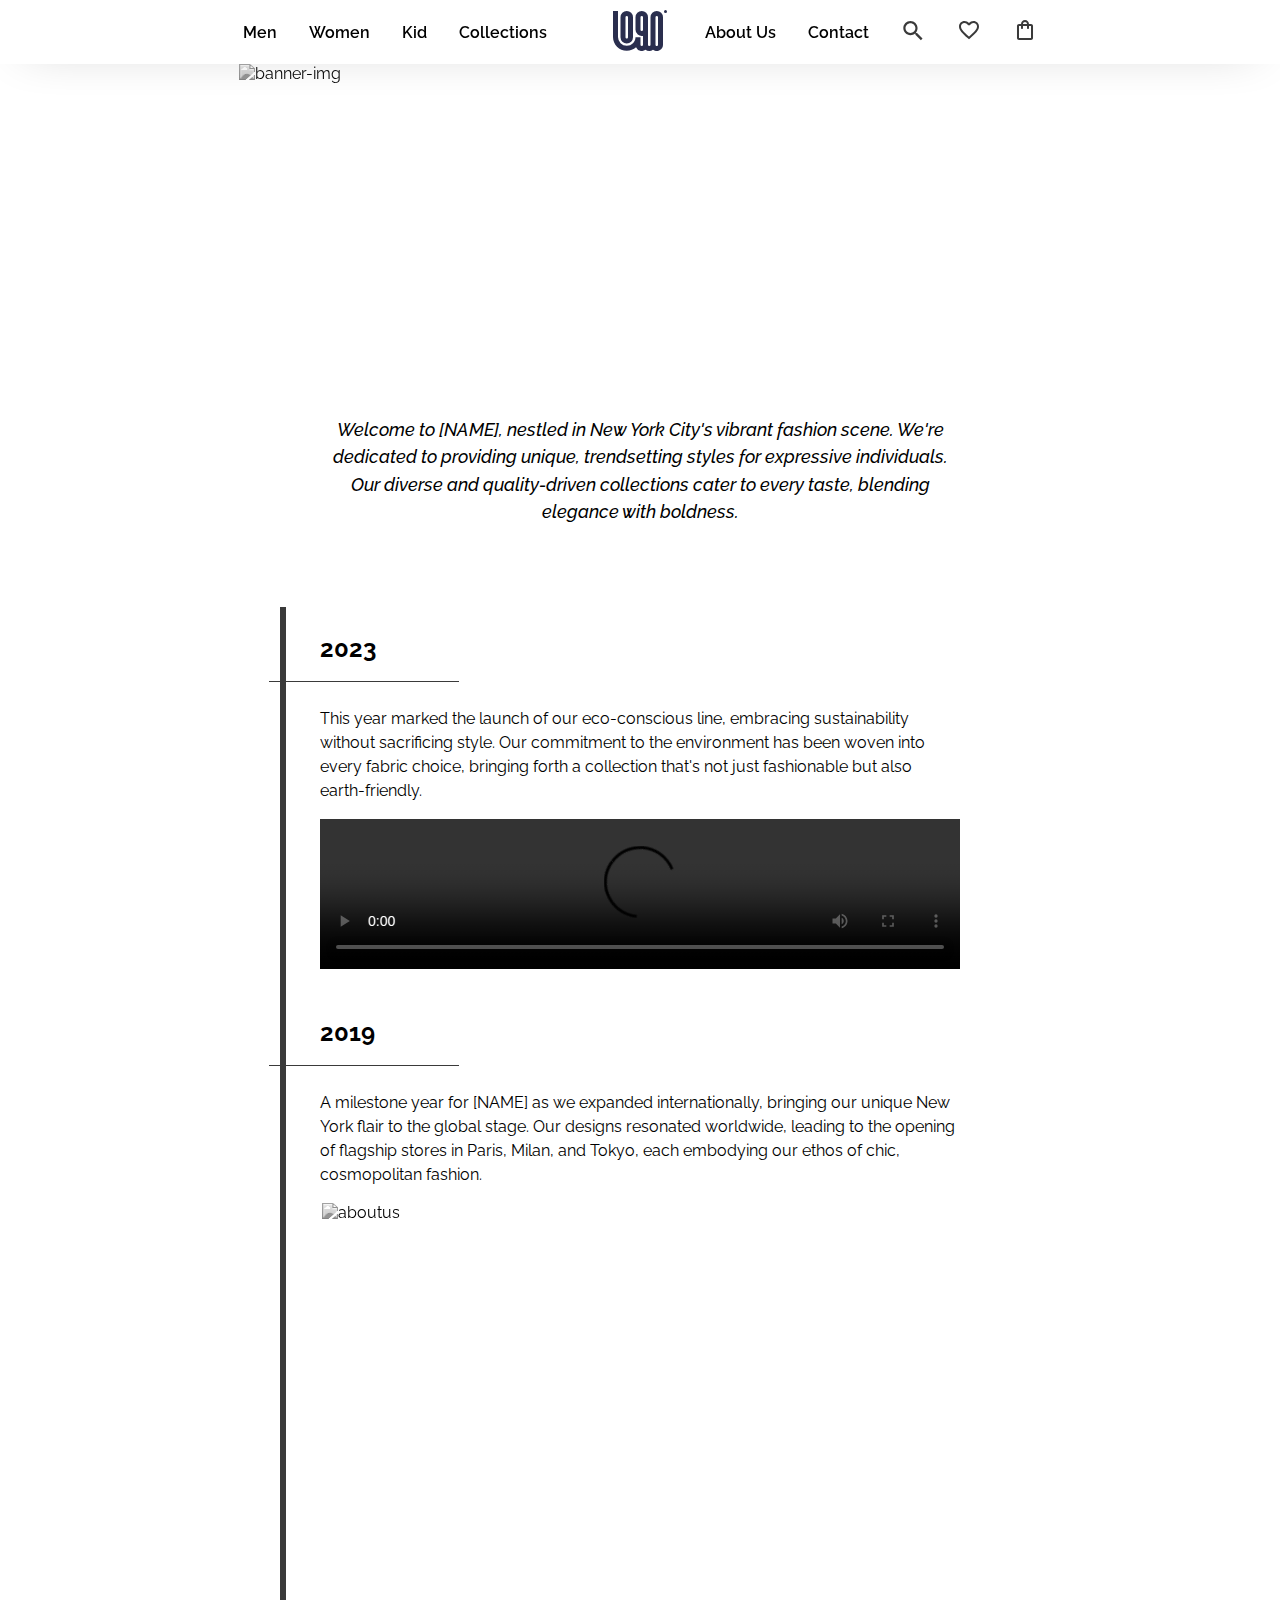
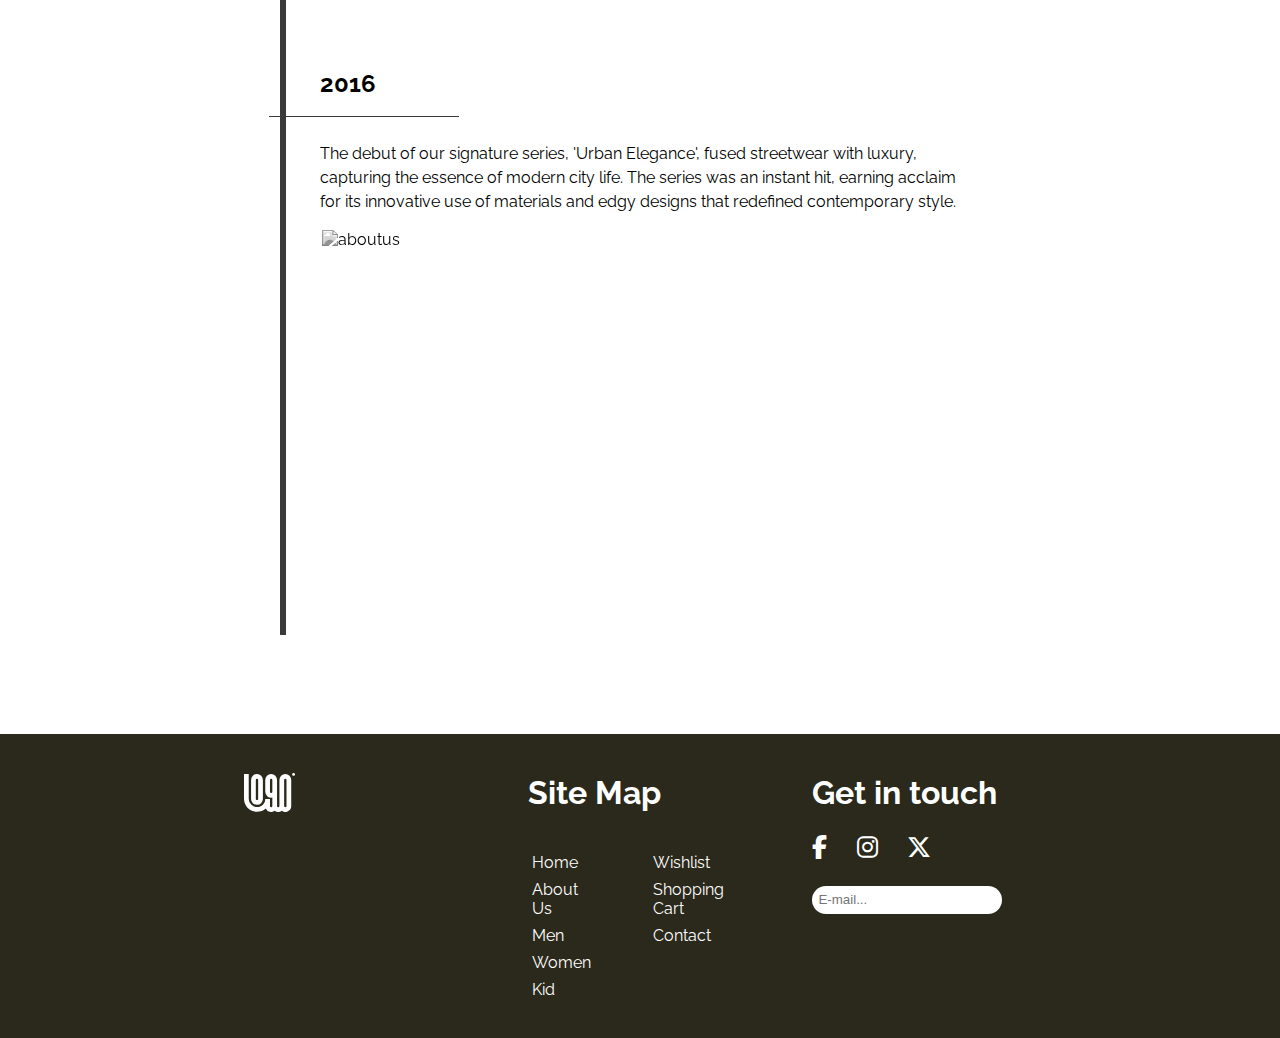
==== commit e91e14a2: "* chore(about-us.html): update image file extensions to webp format * chore(category.html): update i" ====
--- a/about-us.html
+++ b/about-us.html
@@ -46,7 +46,7 @@
             <div class="subcategory-menu">
               <ul>
                 <img
-                  src="/resources/drop-down-img.jpg"
+                  src="/resources/drop-down-img.webp"
                   width="300"
                   height="300"
                   alt="drop-down-img" />
@@ -111,7 +111,7 @@
     <div class="margin-wrapper">
       <div class="au-content-container">
         <div class="au-img-container">
-          <img class="banner-img" src="/resources/aboutus-banner.jpg" alt="banner-img" />
+          <img class="banner-img" src="/resources/aboutus-banner.webp" alt="banner-img" />
           <div class="au-title-container">
             <p>About Us</p>
           </div>
@@ -147,7 +147,7 @@
               chic, cosmopolitan fashion.
             </p>
             <div class="au-img-container">
-              <img src="/resources/aboutus2-compressed.jpg" alt="aboutus" />
+              <img src="/resources/aboutus2-compressed.webp" alt="aboutus" />
             </div>
           </div>
           <div class="au-text-container">
@@ -159,7 +159,7 @@
               contemporary style.
             </p>
             <div class="au-img-container">
-              <img src="/resources/aboutus3-compressed.jpg" alt="aboutus" />
+              <img src="/resources/aboutus3-compressed.webp" alt="aboutus" />
             </div>
           </div>
         </div>
--- a/style.css
+++ b/style.css
@@ -308,7 +308,8 @@
 .hp-aboutus-container {
   width: 100%;
   height: 30vmax;
-  background-image: url(https://img.freepik.com/free-photo/solid-concrete-wall-textured-backdrop_53876-129493.jpg?t=st=1711586762~exp=1711590362~hmac=8ddcb35dd2d06450445a32ab8e232ac5690f08e5851494e4c3c24bf8e4dc077f&w=1800);
+  background-image: url(/resources/concrete-backdrop.jpg);
+  background-size: cover;
   overflow: hidden;
 }
 
